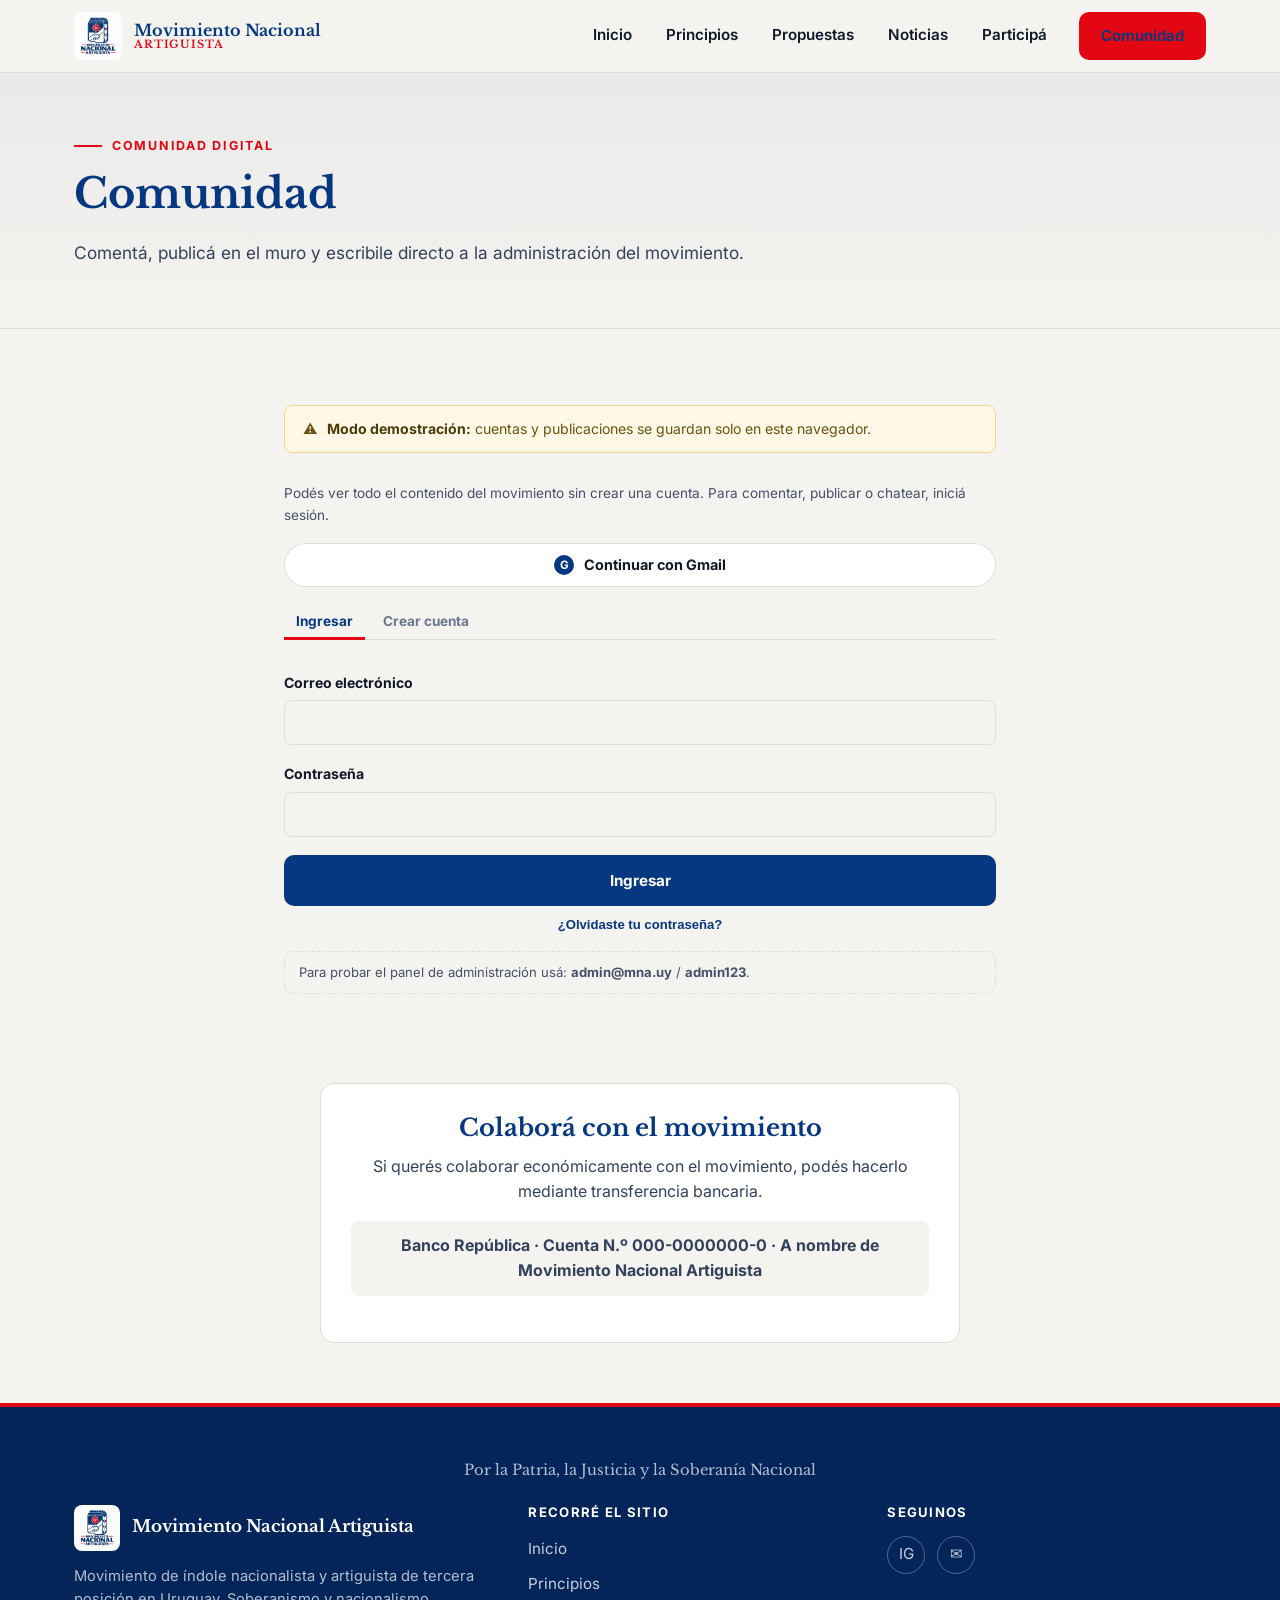
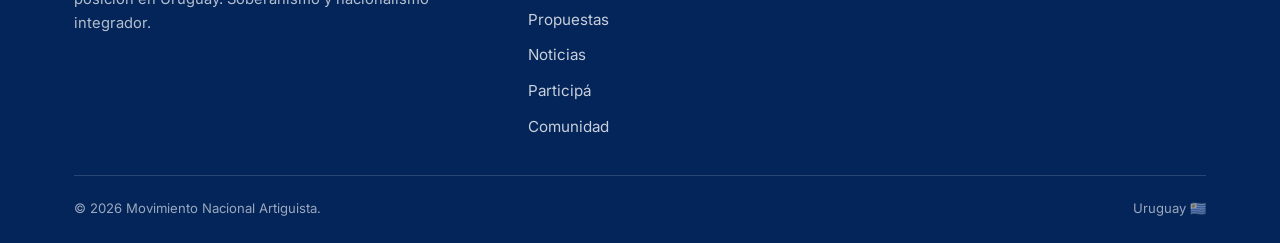
==== comunidad.html @ bb4dffc7 "Versión inicial del sitio multipágina del Movimiento Nacional Artiguista Estructura original (Inicio" ====
<!DOCTYPE html>
<html lang="es-UY">
<head>
<meta charset="UTF-8">
<meta name="viewport" content="width=device-width, initial-scale=1.0">
<title>Comunidad — Movimiento Nacional Artiguista</title>
<meta name="description" content="Creá tu cuenta, participá del muro, escribile a la administración y enterate primero de las novedades del Movimiento Nacional Artiguista.">
<link rel="icon" href="assets/img/logo.jpg">
<link rel="preconnect" href="https://fonts.googleapis.com">
<link rel="preconnect" href="https://fonts.gstatic.com" crossorigin>
<link href="https://fonts.googleapis.com/css2?family=Libre+Baskerville:wght@400;700&family=Inter:wght@400;500;600;700&display=swap" rel="stylesheet">
<link rel="stylesheet" href="assets/css/styles.css">
<style>
  .comunidad-envoltorio { max-width: 760px; margin: 0 auto; }
</style>
</head>
<body>

<header class="encabezado">
  <div class="contenedor encabezado__barra">
    <a href="index.html" class="marca">
      <img src="assets/img/logo.jpg" alt="Escudo del Movimiento Nacional Artiguista">
      <span class="marca__texto">
        <strong>Movimiento Nacional</strong>
        <span>ARTIGUISTA</span>
      </span>
    </a>
    <nav class="nav-principal" aria-label="Navegación principal">
      <a href="index.html">Inicio</a>
      <a href="principios.html">Principios</a>
      <a href="propuestas.html">Propuestas</a>
      <a href="noticias.html">Noticias</a>
      <a href="participa.html">Participá</a>
      <a href="comunidad.html" class="boton boton-rojo" style="padding:10px 20px;" aria-current="page">Comunidad</a>
    </nav>
    <button class="menu-toggle" aria-label="Abrir menú" aria-expanded="false"><span></span></button>
  </div>
</header>

<main>
  <section class="pagina-hero">
    <div class="contenedor">
      <p class="eyebrow">Comunidad digital</p>
      <h1>Comunidad</h1>
      <p class="pagina-hero__lead">Comentá, publicá en el muro y escribile directo a la administración del movimiento.</p>
    </div>
  </section>

  <section class="seccion">
    <div class="contenedor comunidad-envoltorio">

      <div class="banner-demo">
        <span>⚠️</span>
        <div><strong>Modo demostración:</strong> cuentas y publicaciones se guardan solo en este navegador.</div>
      </div>

      <!-- Vista sin sesión -->
      <div id="vista-invitado">
        <p class="comunidad-nota">Podés ver todo el contenido del movimiento sin crear una cuenta. Para comentar, publicar o chatear, iniciá sesión.</p>

        <button type="button" class="boton-google" id="boton-google">
          <span class="boton-google__icono">G</span> Continuar con Gmail
        </button>

        <div class="pestanas pestanas--chicas" style="margin-top:18px;">
          <button type="button" class="pestana activa" data-auth="login">Ingresar</button>
          <button type="button" class="pestana" data-auth="registro">Crear cuenta</button>
        </div>

        <form id="form-login">
          <div class="error-form" id="error-login"></div>
          <div class="campo">
            <label for="login-email">Correo electrónico</label>
            <input type="email" id="login-email" required>
          </div>
          <div class="campo">
            <label for="login-clave">Contraseña</label>
            <input type="password" id="login-clave" required>
          </div>
          <button type="submit" class="boton boton-primario" style="width:100%;">Ingresar</button>
          <button type="button" class="enlace-recuperar" id="abrir-recuperar">¿Olvidaste tu contraseña?</button>
        </form>

        <form id="form-registro" style="display:none;">
          <div class="error-form" id="error-registro"></div>
          <div class="campo">
            <label for="registro-nombre">Nombre y apellido</label>
            <input type="text" id="registro-nombre" required>
          </div>
          <div class="campo">
            <label for="registro-email">Correo electrónico</label>
            <input type="email" id="registro-email" required>
          </div>
          <div class="campo">
            <label for="registro-clave">Contraseña</label>
            <input type="password" id="registro-clave" required minlength="4">
          </div>
          <button type="submit" class="boton boton-primario" style="width:100%;">Crear cuenta</button>
        </form>

        <form id="form-recuperar" style="display:none;">
          <p style="font-size:.85rem;color:#445069;">Ingresá el correo de tu cuenta. Si está registrado, enviamos instrucciones a tu Gmail para restablecer la contraseña.</p>
          <div class="campo">
            <label for="recuperar-email">Correo electrónico</label>
            <input type="email" id="recuperar-email" required>
          </div>
          <button type="submit" class="boton boton-secundario" style="width:100%;">Enviar instrucciones</button>
          <div class="mensaje-envio" id="mensaje-recuperar">Listo, revisá tu Gmail. (En este modo demo no se envía un correo real.)</div>
          <button type="button" class="enlace-recuperar" id="volver-login">← Volver a ingresar</button>
        </form>

        <p class="credenciales-demo">Para probar el panel de administración usá: <strong>admin@mna.uy</strong> / <strong>admin123</strong>.</p>
      </div>

      <!-- Vista con sesión iniciada -->
      <div id="vista-sesion" style="display:none;">
        <div class="cabecera-sesion">
          <div class="cabecera-sesion__saludo">Hola, <strong id="saludo-nombre"></strong><span class="insignia-rol" id="insignia-rol" style="display:none;">Admin</span></div>
          <button class="boton boton-secundario boton-chico" id="boton-salir">Salir</button>
        </div>

        <div class="pestanas">
          <button type="button" class="pestana activa" data-panel="muro">Muro</button>
          <button type="button" class="pestana" data-panel="mensajes">Mensajes</button>
          <button type="button" class="pestana" data-panel="admin" id="pestana-admin" style="display:none;">Admin</button>
        </div>

        <!-- Muro -->
        <div class="panel-pestana activo" id="panel-muro">
          <form id="form-post" class="form-post">
            <label for="post-texto" style="font-weight:700;font-size:.85rem;">Compartir en el muro</label>
            <textarea id="post-texto" rows="3" placeholder="¿Qué querés compartir?" required style="margin-top:8px;width:100%;"></textarea>
            <div class="form-post__pie">
              <label class="selector-archivo">📷 Imagen<input type="file" id="post-imagen" accept="image/*"></label>
              <button type="submit" class="boton boton-primario boton-chico">Publicar</button>
            </div>
            <div class="previsualizacion" id="post-preview"><img alt="Previsualización de imagen"><button type="button" id="post-preview-quitar">✕</button></div>
            <p style="font-size:.78rem;color:#8b93a7;margin:10px 0 0;">Tu publicación queda <strong>pendiente de aprobación</strong>.</p>
          </form>
          <div id="lista-muro"></div>
        </div>

        <!-- Mensajes con el equipo -->
        <div class="panel-pestana" id="panel-mensajes">
          <p style="color:#445069;font-size:.9rem;">Conversación privada con la administración.</p>
          <div class="hilo-mensajes" id="hilo-mensajes"></div>
          <form id="form-mensaje" class="form-mensaje">
            <input type="text" id="mensaje-texto" placeholder="Escribí tu mensaje..." required>
            <button type="submit" class="boton boton-primario boton-chico">Enviar</button>
          </form>
        </div>

        <!-- Panel de administración -->
        <div class="panel-pestana" id="panel-admin">
          <div class="admin-subnav">
            <button type="button" class="activa" data-admin="pendientes">Moderación</button>
            <button type="button" data-admin="usuarios">Usuarios</button>
            <button type="button" data-admin="mensajes">Mensajes</button>
            <button type="button" data-admin="novedades">Novedades</button>
            <button type="button" data-admin="documentos">Documentos</button>
            <button type="button" data-admin="colaborar">Colaborar</button>
          </div>

          <div class="admin-panel activo" id="admin-pendientes">
            <h3 style="font-size:1rem;">Publicaciones y comentarios pendientes</h3>
            <div class="tabla-moderacion" id="lista-pendientes"></div>
          </div>

          <div class="admin-panel" id="admin-usuarios">
            <h3 style="font-size:1rem;">Usuarios registrados</h3>
            <div class="tabla-usuarios" id="lista-usuarios"></div>
          </div>

          <div class="admin-panel" id="admin-mensajes">
            <div class="lista-hilos" id="lista-hilos"></div>
            <div class="hilo-mensajes" id="hilo-admin-mensajes"></div>
            <form id="form-admin-mensaje" class="form-mensaje" style="display:none;">
              <input type="text" id="admin-mensaje-texto" placeholder="Responder..." required>
              <button type="submit" class="boton boton-primario boton-chico">Enviar</button>
            </form>
          </div>

          <div class="admin-panel" id="admin-novedades">
            <form id="form-novedad" class="form-novedad">
              <h3 style="font-size:1.05rem;margin-top:0;">Publicar novedad</h3>
              <div class="error-form" id="error-novedad"></div>
              <div class="campo">
                <label for="novedad-titulo">Título</label>
                <input type="text" id="novedad-titulo" required>
              </div>
              <div class="campo">
                <label for="novedad-texto">Texto</label>
                <textarea id="novedad-texto" rows="3" required></textarea>
              </div>
              <div class="campo">
                <label for="novedad-video">Link de video (YouTube, opcional)</label>
                <input type="url" id="novedad-video" placeholder="https://www.youtube.com/watch?v=...">
              </div>
              <div class="campo-fila">
                <div class="campo">
                  <label>Imagen (opcional)</label>
                  <label class="selector-archivo">🖼️ Elegir imagen<input type="file" id="novedad-imagen" accept="image/*"></label>
                </div>
                <div class="campo">
                  <label>Documento PDF (opcional)</label>
                  <label class="selector-archivo">📄 Elegir PDF<input type="file" id="novedad-pdf" accept="application/pdf"></label>
                </div>
              </div>
              <button type="submit" class="boton boton-primario">Publicar novedad</button>
            </form>
            <h3 style="font-size:1rem;">Novedades publicadas</h3>
            <div class="lista-novedades-admin" id="lista-novedades-admin"></div>
          </div>

          <div class="admin-panel" id="admin-documentos">
            <form id="form-documento" class="form-novedad">
              <h3 style="font-size:1.05rem;margin-top:0;">Publicar documento</h3>
              <div class="error-form" id="error-documento"></div>
              <div class="campo">
                <label for="documento-titulo">Título</label>
                <input type="text" id="documento-titulo" required>
              </div>
              <div class="campo">
                <label for="documento-descripcion">Descripción (opcional)</label>
                <textarea id="documento-descripcion" rows="2"></textarea>
              </div>
              <label class="selector-archivo">📄 Elegir PDF<input type="file" id="documento-archivo" accept="application/pdf" required></label>
              <button type="submit" class="boton boton-primario" style="width:100%;margin-top:12px;">Publicar documento</button>
            </form>
            <h3 style="font-size:1rem;">Documentos publicados</h3>
            <div class="lista-novedades-admin" id="lista-documentos-admin"></div>
          </div>

          <div class="admin-panel" id="admin-colaborar">
            <h3 style="font-size:1rem;">Colaboración económica</h3>
            <form id="form-colaborar">
              <label class="campo-checkbox">
                <input type="checkbox" id="colaborar-activo">
                Mostrar sección de colaboración económica en la página
              </label>
              <div class="campo">
                <label for="colaborar-texto">Texto</label>
                <textarea id="colaborar-texto" rows="2"></textarea>
              </div>
              <div class="campo">
                <label for="colaborar-datos">Datos de transferencia</label>
                <textarea id="colaborar-datos" rows="2"></textarea>
              </div>
              <button type="submit" class="boton boton-primario">Guardar</button>
            </form>
          </div>
        </div>
      </div>

    </div>
  </section>

  <!-- ===== Colaboración económica (pública) ===== -->
  <div class="contenedor comunidad-envoltorio" id="colaborar-bloque" hidden>
    <div class="tarjeta-colaborar">
      <h2>Colaborá con el movimiento</h2>
      <p id="colaborar-texto-publico"></p>
      <p class="colaborar-datos" id="colaborar-datos-publico"></p>
    </div>
  </div>
</main>

<footer class="pie">
  <div class="contenedor">
    <p class="pie__lema">Por la Patria, la Justicia y la Soberanía Nacional</p>
    <div class="pie__grid">
      <div>
        <div class="pie__marca">
          <img src="assets/img/logo.jpg" alt="Escudo del Movimiento Nacional Artiguista">
          <strong>Movimiento Nacional Artiguista</strong>
        </div>
        <p>Movimiento de índole nacionalista y artiguista de tercera posición en Uruguay. Soberanismo y nacionalismo integrador.</p>
      </div>
      <div>
        <h4>Recorré el sitio</h4>
        <ul>
          <li><a href="index.html">Inicio</a></li>
          <li><a href="principios.html">Principios</a></li>
          <li><a href="propuestas.html">Propuestas</a></li>
          <li><a href="noticias.html">Noticias</a></li>
          <li><a href="participa.html">Participá</a></li>
          <li><a href="comunidad.html">Comunidad</a></li>
        </ul>
      </div>
      <div>
        <h4>Seguinos</h4>
        <div class="pie__redes">
          <a href="https://www.instagram.com/movimiento_nacionalartiguista/" target="_blank" rel="noopener">IG</a>
          <a href="mailto:contacto@mna.uy">✉</a>
        </div>
      </div>
    </div>
    <div class="pie__inferior">
      <span>© 2026 Movimiento Nacional Artiguista.</span>
      <span>Uruguay 🇺🇾</span>
    </div>
  </div>
</footer>

<script src="assets/js/backend.js"></script>
<script src="assets/js/main.js"></script>
<script src="assets/js/comunidad.js"></script>
</body>
</html>
---- assets/css/styles.css ----
/* ==========================================================================
   Movimiento Nacional Artiguista — sistema de estilos
   Paleta e identidad tomadas de la propuesta de marca (idea.png):
   Azul #063882 · Rojo #E30613 · Fondo #F5F3EF · Texto #111827
   ========================================================================== */

:root {
  --azul: #063882;
  --azul-oscuro: #04255a;
  --rojo: #e30613;
  --crema: #f5f3ef;
  --tinta: #111827;
  --blanco: #ffffff;
  --borde: #e2ddd2;

  --fuente-titulo: "Libre Baskerville", "Georgia", serif;
  --fuente-texto: "Inter", "Manrope", -apple-system, BlinkMacSystemFont, sans-serif;

  --radio: 10px;
  --sombra: 0 12px 30px rgba(6, 56, 130, 0.12);
  --ancho-maximo: 1180px;
}

* { box-sizing: border-box; }

html { scroll-behavior: smooth; }

body {
  margin: 0;
  background: var(--crema);
  color: var(--tinta);
  font-family: var(--fuente-texto);
  line-height: 1.6;
  -webkit-font-smoothing: antialiased;
}

img { max-width: 100%; display: block; }

a { color: inherit; text-decoration: none; }

h1, h2, h3, h4 {
  font-family: var(--fuente-titulo);
  line-height: 1.15;
  margin: 0 0 .5em;
  color: var(--azul);
  font-weight: 700;
}

p { margin: 0 0 1em; }

.contenedor {
  width: 100%;
  max-width: var(--ancho-maximo);
  margin: 0 auto;
  padding: 0 24px;
}

.eyebrow {
  display: inline-flex;
  align-items: center;
  gap: 10px;
  font-size: .78rem;
  font-weight: 700;
  letter-spacing: .14em;
  text-transform: uppercase;
  color: var(--rojo);
  margin-bottom: 14px;
}
.eyebrow::before {
  content: "";
  width: 28px;
  height: 2px;
  background: var(--rojo);
  display: inline-block;
}

/* ---------- Botones ---------- */
.boton {
  display: inline-flex;
  align-items: center;
  justify-content: center;
  gap: 8px;
  padding: 14px 28px;
  border-radius: var(--radio);
  font-family: var(--fuente-texto);
  font-weight: 700;
  font-size: .95rem;
  border: 2px solid transparent;
  cursor: pointer;
  transition: transform .15s ease, background .15s ease, color .15s ease, border-color .15s ease;
}
.boton:hover { transform: translateY(-2px); }
.boton-primario { background: var(--azul); color: var(--blanco); }
.boton-primario:hover { background: var(--azul-oscuro); }
.boton-secundario { background: transparent; border-color: var(--azul); color: var(--azul); }
.boton-secundario:hover { background: var(--azul); color: var(--blanco); }
.boton-rojo { background: var(--rojo); color: var(--blanco); }
.boton-rojo:hover { background: #b8050f; }

/* ---------- Header ---------- */
.encabezado {
  position: sticky;
  top: 0;
  z-index: 100;
  background: rgba(245, 243, 239, 0.92);
  backdrop-filter: saturate(160%) blur(8px);
  border-bottom: 1px solid var(--borde);
}
.encabezado__barra {
  display: flex;
  align-items: center;
  justify-content: space-between;
  padding: 12px 24px;
  gap: 16px;
}
.marca {
  display: flex;
  align-items: center;
  gap: 12px;
  font-family: var(--fuente-titulo);
}
.marca img { width: 48px; height: 48px; object-fit: contain; border-radius: 8px; }
.marca__texto { line-height: 1.05; }
.marca__texto strong { display: block; font-size: 1rem; color: var(--azul); }
.marca__texto span { display: block; font-size: .68rem; letter-spacing: .08em; color: var(--rojo); font-weight: 700; }

.nav-principal { display: flex; align-items: center; gap: 30px; }
.nav-principal a {
  font-weight: 600;
  font-size: .95rem;
  color: var(--tinta);
  padding: 6px 2px;
  border-bottom: 2px solid transparent;
  transition: color .15s ease, border-color .15s ease;
}
.nav-principal a:hover,
.nav-principal a[aria-current="page"] {
  color: var(--azul);
  border-color: var(--rojo);
}

.menu-toggle {
  display: none;
  background: none;
  border: 2px solid var(--azul);
  border-radius: 8px;
  width: 42px;
  height: 38px;
  cursor: pointer;
  align-items: center;
  justify-content: center;
}
.menu-toggle span,
.menu-toggle span::before,
.menu-toggle span::after {
  content: "";
  display: block;
  width: 20px;
  height: 2px;
  background: var(--azul);
  position: relative;
}
.menu-toggle span::before { position: absolute; top: -6px; }
.menu-toggle span::after { position: absolute; top: 6px; }

/* ---------- Hero ---------- */
.hero {
  position: relative;
  overflow: hidden;
  background:
    radial-gradient(1100px 500px at 85% -10%, rgba(227,6,19,.10), transparent 60%),
    var(--crema);
  border-bottom: 1px solid var(--borde);
}
.hero__grid {
  display: grid;
  grid-template-columns: 1.05fr .95fr;
  gap: 40px;
  align-items: center;
  padding: 72px 24px 60px;
}
.hero h1 { font-size: clamp(2.1rem, 4vw, 3.2rem); }
.hero__lead { font-size: 1.12rem; max-width: 46ch; color: #33415c; }
.hero__acciones { display: flex; gap: 14px; margin-top: 28px; flex-wrap: wrap; }

.hero__grafico {
  position: relative;
  aspect-ratio: 4 / 3;
  border-radius: 18px;
  background: linear-gradient(135deg, var(--azul) 0%, var(--azul) 52%, var(--crema) 52%, var(--crema) 100%);
  box-shadow: var(--sombra);
  display: flex;
  align-items: center;
  justify-content: center;
  overflow: hidden;
}
.hero__grafico img { width: 62%; filter: drop-shadow(0 10px 20px rgba(0,0,0,.25)); }
.hero__grafico::after {
  content: "";
  position: absolute; inset: 0;
  background: repeating-linear-gradient(45deg, rgba(255,255,255,.05) 0 2px, transparent 2px 6px);
  pointer-events: none;
}

/* ---------- Franja lema ---------- */
.franja-lema {
  background: var(--azul);
  color: var(--blanco);
  text-align: center;
  padding: 34px 24px;
  position: relative;
}
.franja-lema::before {
  content: "";
  position: absolute; top: 0; left: 0; right: 0; height: 4px;
  background: var(--rojo);
}
.franja-lema p {
  margin: 0;
  font-family: var(--fuente-titulo);
  font-size: clamp(1.05rem, 2.2vw, 1.55rem);
  letter-spacing: .02em;
}

/* ---------- Secciones genéricas ---------- */
.seccion { padding: 76px 24px; }
.seccion--alterna { background: var(--blanco); border-top: 1px solid var(--borde); border-bottom: 1px solid var(--borde); }
.seccion__cabecera { max-width: 720px; margin-bottom: 44px; }
.seccion__cabecera p { color: #33415c; font-size: 1.05rem; }

.pagina-hero {
  padding: 56px 24px 44px;
  border-bottom: 1px solid var(--borde);
  background: linear-gradient(180deg, rgba(6,56,130,.05), transparent);
}
.pagina-hero h1 { font-size: clamp(1.9rem, 3.4vw, 2.6rem); }
.pagina-hero__lead { max-width: 62ch; color: #33415c; font-size: 1.08rem; }

/* ---------- Tarjetas / grillas ---------- */
.grilla-3 { display: grid; grid-template-columns: repeat(3, 1fr); gap: 26px; }
.grilla-2 { display: grid; grid-template-columns: repeat(2, 1fr); gap: 26px; }

.seccion-dividida {
  display: grid;
  grid-template-columns: 1fr 1fr;
  gap: 48px;
  align-items: center;
}
.seccion-dividida--participa { grid-template-columns: 1.1fr .9fr; align-items: flex-start; }
.seccion-dividida > *,
.grilla-3 > *,
.grilla-2 > *,
.admin-mensajes-grid > * { min-width: 0; }

.tarjeta {
  background: var(--blanco);
  border: 1px solid var(--borde);
  border-radius: var(--radio);
  padding: 28px;
  transition: transform .15s ease, box-shadow .15s ease;
}
.tarjeta:hover { transform: translateY(-4px); box-shadow: var(--sombra); }
.tarjeta__icono {
  width: 46px; height: 46px;
  display: flex; align-items: center; justify-content: center;
  border-radius: 50%;
  background: rgba(227,6,19,.10);
  color: var(--rojo);
  margin-bottom: 16px;
  font-size: 1.3rem;
}
.tarjeta h3 { font-size: 1.15rem; margin-bottom: 8px; }
.tarjeta p { color: #445069; font-size: .96rem; margin-bottom: 0; }
.tarjeta__enlace {
  display: inline-block;
  margin-top: 14px;
  font-weight: 700;
  font-size: .88rem;
  color: var(--azul);
  border-bottom: 2px solid var(--rojo);
}

.tarjeta--principio { border-top: 4px solid var(--rojo); }
.tarjeta--noticia { display: flex; flex-direction: column; gap: 10px; }
.tarjeta--noticia .fecha {
  font-size: .78rem; text-transform: uppercase; letter-spacing: .08em;
  color: var(--rojo); font-weight: 700;
}

/* ---------- Propuestas: bloques con numeración ---------- */
.eje-propuesta {
  display: grid;
  grid-template-columns: 90px 1fr;
  gap: 22px;
  padding: 30px 0;
  border-bottom: 1px solid var(--borde);
}
.eje-propuesta:last-child { border-bottom: none; }
.eje-propuesta__numero {
  font-family: var(--fuente-titulo);
  font-size: 2.4rem;
  color: var(--rojo);
  opacity: .85;
}
.eje-propuesta ul { margin: 12px 0 0; padding-left: 20px; color: #33415c; }
.eje-propuesta li { margin-bottom: 6px; }

/* ---------- Formulario Participá ---------- */
.formulario {
  background: var(--blanco);
  border: 1px solid var(--borde);
  border-radius: 14px;
  padding: 34px;
  box-shadow: var(--sombra);
}
.campo { margin-bottom: 18px; display: flex; flex-direction: column; gap: 6px; }
.campo label { font-weight: 700; font-size: .88rem; }
.campo input,
.campo select,
.campo textarea {
  font-family: var(--fuente-texto);
  font-size: .96rem;
  padding: 12px 14px;
  border: 1px solid var(--borde);
  border-radius: 8px;
  background: var(--crema);
  color: var(--tinta);
}
.campo input:focus,
.campo select:focus,
.campo textarea:focus {
  outline: none;
  border-color: var(--azul);
  background: var(--blanco);
}
.campo-fila { display: grid; grid-template-columns: 1fr 1fr; gap: 16px; }
.mensaje-envio {
  display: none;
  margin-top: 16px;
  padding: 14px 16px;
  border-radius: 8px;
  background: rgba(6,56,130,.08);
  color: var(--azul);
  font-weight: 600;
  font-size: .92rem;
}
.mensaje-envio.visible { display: block; }

.vias-contacto { display: flex; flex-direction: column; gap: 22px; }
.via-contacto { display: flex; gap: 14px; align-items: flex-start; }
.via-contacto__icono {
  width: 42px; height: 42px; border-radius: 50%;
  background: var(--azul); color: var(--blanco);
  display: flex; align-items: center; justify-content: center;
  flex-shrink: 0; font-size: 1.05rem;
}
.via-contacto h4 { margin: 0 0 4px; font-family: var(--fuente-texto); font-size: 1rem; color: var(--tinta); }
.via-contacto p { margin: 0; color: #445069; font-size: .92rem; }
.via-contacto a { color: var(--azul); font-weight: 700; }

/* ---------- Footer ---------- */
.pie {
  background: var(--azul-oscuro);
  color: rgba(255,255,255,.88);
  padding: 56px 24px 24px;
  position: relative;
}
.pie::before {
  content: "";
  position: absolute; top: 0; left: 0; right: 0; height: 4px;
  background: var(--rojo);
}
.pie__grid {
  display: grid;
  grid-template-columns: 1.3fr 1fr 1fr;
  gap: 40px;
  padding-bottom: 36px;
  border-bottom: 1px solid rgba(255,255,255,.15);
}
.pie__marca { display: flex; gap: 12px; align-items: center; margin-bottom: 14px; }
.pie__marca img { width: 46px; height: 46px; border-radius: 8px; }
.pie__marca strong { display: block; font-family: var(--fuente-titulo); color: var(--blanco); font-size: 1.05rem; }
.pie p { color: rgba(255,255,255,.7); font-size: .92rem; }
.pie h4 { color: var(--blanco); font-family: var(--fuente-texto); font-size: .82rem; text-transform: uppercase; letter-spacing: .1em; margin-bottom: 16px; }
.pie ul { list-style: none; margin: 0; padding: 0; display: flex; flex-direction: column; gap: 10px; }
.pie a { color: rgba(255,255,255,.78); font-size: .95rem; }
.pie a:hover { color: var(--blanco); }
.pie__redes { display: flex; gap: 12px; margin-top: 8px; }
.pie__redes a {
  width: 38px; height: 38px; border-radius: 50%;
  border: 1px solid rgba(255,255,255,.3);
  display: flex; align-items: center; justify-content: center;
}
.pie__redes a:hover { background: var(--rojo); border-color: var(--rojo); }
.pie__inferior {
  display: flex; justify-content: space-between; align-items: center;
  padding-top: 22px; font-size: .82rem; color: rgba(255,255,255,.6);
  flex-wrap: wrap; gap: 10px;
}
.pie__lema { font-family: var(--fuente-titulo); color: var(--blanco); text-align: center; margin: 0 0 22px; font-size: 1rem; }

/* ---------- Banner modo demo ---------- */
.banner-demo {
  background: #fff8e6;
  border: 1px solid #f0d585;
  color: #6b5310;
  padding: 12px 18px;
  border-radius: 8px;
  font-size: .88rem;
  display: flex;
  gap: 10px;
  align-items: flex-start;
  margin-bottom: 30px;
}
.banner-demo strong { color: #4d3c0a; }

/* ---------- Pestañas (tabs) ---------- */
.pestanas {
  display: flex;
  gap: 6px;
  border-bottom: 1px solid var(--borde);
  margin-bottom: 32px;
  flex-wrap: wrap;
}
.pestana {
  background: none;
  border: none;
  padding: 12px 18px;
  font-family: var(--fuente-texto);
  font-weight: 700;
  font-size: .92rem;
  color: #6b7690;
  cursor: pointer;
  border-bottom: 3px solid transparent;
  margin-bottom: -1px;
}
.pestana:hover { color: var(--azul); }
.pestana.activa { color: var(--azul); border-color: var(--rojo); }
.panel-pestana { display: none; }
.panel-pestana.activo { display: block; }

/* ---------- Cuenta / auth ---------- */
.tarjeta-auth {
  max-width: 420px;
  margin: 0 auto;
  background: var(--blanco);
  border: 1px solid var(--borde);
  border-radius: 14px;
  padding: 34px;
  box-shadow: var(--sombra);
}
.tarjeta-auth__cambiar {
  text-align: center;
  margin-top: 16px;
  font-size: .9rem;
  color: #445069;
}
.tarjeta-auth__cambiar button {
  background: none; border: none; padding: 0;
  color: var(--azul); font-weight: 700; cursor: pointer; font-size: .9rem;
}
.error-form {
  display: none;
  background: #fdeceb;
  border: 1px solid #f3b8b3;
  color: #8a1f16;
  padding: 10px 14px;
  border-radius: 8px;
  font-size: .86rem;
  margin-bottom: 14px;
}
.error-form.visible { display: block; }
.credenciales-demo {
  background: var(--crema);
  border: 1px dashed var(--borde);
  border-radius: 8px;
  padding: 10px 14px;
  font-size: .82rem;
  color: #445069;
  margin-top: 18px;
}

/* ---------- Cabecera de sesión ---------- */
.cabecera-sesion {
  display: flex;
  justify-content: space-between;
  align-items: center;
  flex-wrap: wrap;
  gap: 14px;
  margin-bottom: 30px;
  padding-bottom: 22px;
  border-bottom: 1px solid var(--borde);
}
.cabecera-sesion__saludo strong { color: var(--azul); }
.insignia-rol {
  display: inline-block;
  font-size: .7rem;
  font-weight: 700;
  text-transform: uppercase;
  letter-spacing: .06em;
  padding: 3px 10px;
  border-radius: 999px;
  background: rgba(6,56,130,.10);
  color: var(--azul);
  margin-left: 8px;
}

/* ---------- Publicaciones del muro ---------- */
.form-post {
  background: var(--blanco);
  border: 1px solid var(--borde);
  border-radius: 14px;
  padding: 24px;
  margin-bottom: 32px;
}
.form-post textarea { width: 100%; }
.form-post__pie { display: flex; justify-content: space-between; align-items: center; margin-top: 14px; gap: 12px; flex-wrap: wrap; }
.selector-archivo {
  display: inline-flex; align-items: center; gap: 8px;
  font-size: .86rem; font-weight: 600; color: var(--azul);
  cursor: pointer; border: 1px dashed var(--azul); border-radius: 8px; padding: 8px 14px;
}
.selector-archivo input { display: none; }
.previsualizacion { margin-top: 12px; max-width: 220px; border-radius: 8px; overflow: hidden; position: relative; display: none; }
.previsualizacion.visible { display: block; }
.previsualizacion img { width: 100%; display: block; }
.previsualizacion button {
  position: absolute; top: 6px; right: 6px;
  background: rgba(17,24,39,.7); color: #fff; border: none;
  width: 24px; height: 24px; border-radius: 50%; cursor: pointer; font-size: .8rem;
}

.publicacion {
  background: var(--blanco);
  border: 1px solid var(--borde);
  border-radius: 14px;
  padding: 22px;
  margin-bottom: 22px;
}
.publicacion__cabecera { display: flex; justify-content: space-between; align-items: center; margin-bottom: 10px; }
.publicacion__autor { font-weight: 700; color: var(--azul); }
.publicacion__fecha { font-size: .78rem; color: #8b93a7; }
.publicacion__texto { color: var(--tinta); margin-bottom: 12px; }
.publicacion__imagen { border-radius: 10px; max-width: 100%; margin-bottom: 12px; }

.estado-pill {
  display: inline-flex; align-items: center; gap: 5px;
  font-size: .72rem; font-weight: 700; text-transform: uppercase; letter-spacing: .05em;
  padding: 3px 10px; border-radius: 999px;
}
.estado-pendiente { background: #fff3d6; color: #8a5a00; }
.estado-aprobado { background: #e2f4e6; color: #1e6b34; }
.estado-rechazado { background: #fdeceb; color: #8a1f16; }

.lista-comentarios { margin-top: 14px; padding-top: 14px; border-top: 1px solid var(--borde); display: flex; flex-direction: column; gap: 10px; }
.comentario { background: var(--crema); border-radius: 10px; padding: 10px 14px; }
.comentario__cabecera { display: flex; justify-content: space-between; font-size: .8rem; margin-bottom: 4px; }
.comentario__autor { font-weight: 700; color: var(--azul); }
.comentario__fecha { color: #8b93a7; }
.form-comentario { display: flex; gap: 10px; margin-top: 12px; }
.form-comentario input { flex: 1; }

.vacio { text-align: center; color: #8b93a7; padding: 40px 20px; font-size: .95rem; }

/* ---------- Mensajería ---------- */
.hilo-mensajes { display: flex; flex-direction: column; gap: 12px; max-height: 460px; overflow-y: auto; padding: 6px 4px 14px; margin-bottom: 18px; }
.mensaje-burbuja { max-width: 72%; padding: 12px 16px; border-radius: 14px; font-size: .92rem; line-height: 1.5; }
.mensaje-burbuja__fecha { display: block; font-size: .7rem; opacity: .7; margin-top: 4px; }
.mensaje-usuario { align-self: flex-end; background: var(--azul); color: var(--blanco); border-bottom-right-radius: 4px; }
.mensaje-admin { align-self: flex-start; background: var(--crema); color: var(--tinta); border: 1px solid var(--borde); border-bottom-left-radius: 4px; }
.form-mensaje { display: flex; gap: 10px; }
.form-mensaje input { flex: 1; }

.lista-hilos { display: flex; flex-direction: column; gap: 8px; }
.hilo-item {
  display: flex; justify-content: space-between; align-items: center; gap: 10px;
  padding: 14px 16px; border: 1px solid var(--borde); border-radius: 10px; cursor: pointer; background: var(--blanco);
  text-align: left; width: 100%; font-family: var(--fuente-texto);
}
.hilo-item:hover, .hilo-item.activo { border-color: var(--azul); background: rgba(6,56,130,.04); }
.hilo-item > span:first-child { min-width: 0; overflow: hidden; }
.hilo-item__nombre { font-weight: 700; color: var(--tinta); }
.hilo-item__preview { display: block; font-size: .82rem; color: #8b93a7; max-width: 100%; overflow: hidden; text-overflow: ellipsis; white-space: nowrap; }
.contador-sin-leer {
  background: var(--rojo); color: #fff; font-size: .72rem; font-weight: 700;
  border-radius: 999px; padding: 2px 8px; flex-shrink: 0;
}

/* ---------- Panel de administración ---------- */
.admin-subnav { display: flex; gap: 10px; margin-bottom: 26px; flex-wrap: wrap; }
.admin-subnav button {
  background: var(--crema); border: 1px solid var(--borde); border-radius: 999px;
  padding: 8px 18px; font-size: .85rem; font-weight: 700; color: #445069; cursor: pointer;
}
.admin-subnav button.activa { background: var(--azul); border-color: var(--azul); color: var(--blanco); }
.admin-panel { display: none; }
.admin-panel.activo { display: block; }

.tabla-moderacion { display: flex; flex-direction: column; gap: 16px; }
.item-moderacion {
  border: 1px solid var(--borde); border-radius: 12px; padding: 18px; background: var(--blanco);
}
.item-moderacion__acciones { display: flex; gap: 10px; margin-top: 14px; }
.boton-chico { padding: 8px 16px; font-size: .82rem; border-radius: 8px; }
.boton-aprobar { background: #1e6b34; color: #fff; border: none; }
.boton-rechazar { background: #8a1f16; color: #fff; border: none; }
.boton-eliminar { background: transparent; border: 1px solid #8a1f16; color: #8a1f16; }

.form-novedad { background: var(--blanco); border: 1px solid var(--borde); border-radius: 14px; padding: 26px; margin-bottom: 30px; }
.lista-novedades-admin { display: flex; flex-direction: column; gap: 12px; }
.novedad-admin-item {
  display: flex; justify-content: space-between; align-items: flex-start; gap: 14px;
  border: 1px solid var(--borde); border-radius: 10px; padding: 14px 18px; background: var(--blanco);
}
.novedad-admin-item h4 { margin: 0 0 4px; color: var(--tinta); font-family: var(--fuente-texto); font-size: .98rem; }
.novedad-admin-item p { margin: 0; color: #8b93a7; font-size: .8rem; }

.adjunto-tag {
  display: inline-flex; align-items: center; gap: 6px;
  font-size: .78rem; font-weight: 600; color: var(--azul);
  background: rgba(6,56,130,.08); padding: 4px 10px; border-radius: 999px; margin-top: 8px; margin-right: 6px;
}
.video-incrustado { position: relative; padding-top: 56.25%; border-radius: 10px; overflow: hidden; margin-bottom: 12px; }
.video-incrustado iframe { position: absolute; inset: 0; width: 100%; height: 100%; border: 0; }

/* ==========================================================================
   Hub de una sola página (buscador, documentos, novedades, comunidad, redes)
   ========================================================================== */

.encabezado__barra--hub { gap: 22px; }

/* ---------- Buscador ---------- */
.buscador { position: relative; flex: 1; max-width: 420px; }
.buscador input {
  width: 100%;
  font-family: var(--fuente-texto);
  font-size: .92rem;
  padding: 10px 16px;
  border-radius: 999px;
  border: 1px solid var(--borde);
  background: var(--blanco);
  color: var(--tinta);
}
.buscador input:focus { outline: none; border-color: var(--azul); }
.buscador__resultados {
  position: absolute;
  top: calc(100% + 8px);
  left: 0; right: 0;
  background: var(--blanco);
  border: 1px solid var(--borde);
  border-radius: 12px;
  box-shadow: var(--sombra);
  max-height: 360px;
  overflow-y: auto;
  z-index: 50;
  padding: 8px;
}
.buscador__resultados[hidden] { display: none; }
.buscador__grupo-titulo { font-size: .72rem; text-transform: uppercase; letter-spacing: .08em; color: #8b93a7; font-weight: 700; padding: 8px 10px 4px; }
.buscador__item {
  display: block; width: 100%; text-align: left; background: none; border: none;
  padding: 8px 10px; border-radius: 8px; cursor: pointer; font-family: var(--fuente-texto);
}
.buscador__item:hover { background: var(--crema); }
.buscador__item strong { display: block; color: var(--azul); font-size: .9rem; }
.buscador__item span { font-size: .78rem; color: #8b93a7; }
.buscador__vacio { padding: 14px 10px; font-size: .85rem; color: #8b93a7; }

/* ---------- Usuario (header) ---------- */
.usuario-widget { display: flex; align-items: center; gap: 10px; position: relative; }
.usuario-chip {
  display: flex; align-items: center; gap: 8px;
  background: var(--crema); border: 1px solid var(--borde); border-radius: 999px;
  padding: 6px 14px 6px 6px; cursor: pointer; font-family: var(--fuente-texto);
}
.usuario-chip__avatar {
  width: 28px; height: 28px; border-radius: 50%; background: var(--azul); color: var(--blanco);
  display: flex; align-items: center; justify-content: center; font-weight: 700; font-size: .8rem;
}
.usuario-chip__nombre { font-size: .85rem; font-weight: 700; color: var(--tinta); }

/* ---------- Intro ---------- */
.hub__intro { padding: 44px 24px 8px; max-width: 940px; display: flex; align-items: center; gap: 32px; }
.hub__intro-logo { flex: 0 0 auto; width: 128px; height: 128px; object-fit: contain; }
.hub__intro-texto { flex: 1 1 auto; min-width: 0; }
.hub__intro h1 { font-size: clamp(1.8rem, 3.4vw, 2.5rem); }
.hub__intro p { color: #33415c; font-size: 1.02rem; }
.hub__intro a { color: var(--azul); font-weight: 700; border-bottom: 2px solid var(--rojo); }
@media (max-width: 640px) {
  .hub__intro { flex-direction: column; text-align: center; gap: 16px; }
  .hub__intro-logo { width: 96px; height: 96px; }
}

/* ---------- Grid principal ---------- */
.hub__grid {
  display: grid;
  grid-template-columns: 260px minmax(0, 1fr) 340px;
  grid-template-areas:
    "documentos novedades comunidad"
    "redes      redes     comunidad";
  gap: 22px;
  align-items: start;
  padding: 24px 0 60px;
}
.panel-documentos { grid-area: documentos; }
.panel-novedades { grid-area: novedades; }
.panel-comunidad { grid-area: comunidad; }
.franja-redes { grid-area: redes; }

.panel-hub {
  background: var(--blanco);
  border: 1px solid var(--borde);
  border-radius: 14px;
  padding: 22px;
}
.panel-hub h2 { font-size: 1.1rem; margin-bottom: 4px; }
.panel-hub__sub { color: #8b93a7; font-size: .85rem; margin-bottom: 18px; }
.panel-hub__admin { border-bottom: 1px dashed var(--borde); padding-bottom: 18px; margin-bottom: 18px; }

.panel-comunidad {
  position: sticky;
  top: 86px;
  max-height: calc(100vh - 110px);
  overflow-y: auto;
}
.panel-comunidad .tarjeta-auth,
.panel-comunidad #form-login,
.panel-comunidad #form-registro,
.panel-comunidad #form-recuperar { max-width: none; margin: 0; border: none; padding: 0; box-shadow: none; }
.panel-comunidad .pestanas { flex-wrap: wrap; }
.pestanas--chicas .pestana { padding: 8px 12px; font-size: .85rem; }
.comunidad-nota { font-size: .85rem; color: #445069; margin-bottom: 16px; }

.enlace-recuperar {
  display: block; margin: 10px auto 0; background: none; border: none;
  color: var(--azul); font-weight: 600; font-size: .82rem; cursor: pointer; text-align: center;
}

.boton-google {
  width: 100%; display: flex; align-items: center; justify-content: center; gap: 10px;
  background: var(--blanco); border: 1px solid var(--borde); border-radius: 999px;
  padding: 11px 18px; font-family: var(--fuente-texto); font-weight: 700; font-size: .9rem;
  color: var(--tinta); cursor: pointer;
}
.boton-google:hover { border-color: var(--azul); }
.boton-google__icono {
  width: 20px; height: 20px; border-radius: 50%; background: var(--azul); color: var(--blanco);
  display: flex; align-items: center; justify-content: center; font-size: .72rem; font-weight: 700;
}

/* ---------- Documentos ---------- */
.lista-documentos { display: flex; flex-direction: column; gap: 12px; }
.documento-item {
  display: flex; align-items: flex-start; gap: 12px;
  border: 1px solid var(--borde); border-radius: 10px; padding: 14px;
}
.documento-item__icono {
  width: 36px; height: 36px; border-radius: 8px; background: rgba(227,6,19,.10); color: var(--rojo);
  display: flex; align-items: center; justify-content: center; flex-shrink: 0; font-size: 1.1rem;
}
.documento-item__cuerpo { min-width: 0; flex: 1; }
.documento-item__cuerpo h4 { margin: 0 0 2px; font-size: .92rem; color: var(--tinta); font-family: var(--fuente-texto); }
.documento-item__cuerpo p { margin: 0 0 6px; font-size: .8rem; color: #8b93a7; }
.documento-item__cuerpo a { font-size: .82rem; font-weight: 700; color: var(--azul); }
.documento-item__quitar { background: none; border: none; color: #8a1f16; cursor: pointer; font-size: .8rem; flex-shrink: 0; }

/* ---------- Feed de novedades ---------- */
.feed-novedades { display: flex; flex-direction: column; gap: 20px; }
.feed-novedades .tarjeta--noticia { border: 1px solid var(--borde); }

/* ---------- Franja redes sociales ---------- */
.franja-redes {
  background: var(--azul);
  border-radius: 14px;
  padding: 22px 26px;
  color: var(--blanco);
  display: flex;
  align-items: center;
  justify-content: space-between;
  flex-wrap: wrap;
  gap: 16px;
}
.franja-redes__pista { display: flex; align-items: center; gap: 10px; font-family: var(--fuente-titulo); }
.franja-redes__pista span {
  display: inline-flex; align-items: center; justify-content: center;
  width: 26px; height: 26px; border-radius: 50%; border: 1px solid rgba(255,255,255,.5);
  animation: franja-flecha 1.6s ease-in-out infinite;
}
.franja-redes__pista p { margin: 0; font-size: .95rem; }
@keyframes franja-flecha { 0%, 100% { transform: translateY(0); } 50% { transform: translateY(5px); } }
.franja-redes__enlaces { display: flex; gap: 12px; flex-wrap: wrap; }
.red-social {
  display: flex; align-items: center; gap: 8px;
  background: rgba(255,255,255,.12); border-radius: 999px; padding: 8px 16px 8px 8px;
  font-weight: 700; font-size: .88rem; color: var(--blanco);
}
.red-social:hover { background: rgba(255,255,255,.22); }
.red-social__icono {
  width: 26px; height: 26px; border-radius: 50%; background: var(--blanco); color: var(--azul);
  display: flex; align-items: center; justify-content: center; font-size: .7rem; font-weight: 800;
}

/* ---------- Colaboración económica ---------- */
.tarjeta-colaborar {
  background: var(--blanco); border: 1px solid var(--borde); border-radius: 14px;
  padding: 30px; text-align: center; max-width: 640px; margin: 0 auto 60px;
}
.tarjeta-colaborar p { color: #33415c; }
.colaborar-datos { font-weight: 700; color: var(--azul); background: var(--crema); border-radius: 8px; padding: 12px; }
.campo-checkbox { display: flex; align-items: center; gap: 8px; font-size: .88rem; font-weight: 600; margin-bottom: 16px; }
.campo-checkbox input { width: 16px; height: 16px; }

/* ---------- Usuarios (admin) ---------- */
.tabla-usuarios { display: flex; flex-direction: column; gap: 10px; }
.usuario-fila {
  display: flex; justify-content: space-between; align-items: center; gap: 10px; flex-wrap: wrap;
  border: 1px solid var(--borde); border-radius: 10px; padding: 12px 14px;
}
.usuario-fila__info { min-width: 0; }
.usuario-fila__info strong { display: block; font-size: .88rem; color: var(--tinta); }
.usuario-fila__info span { font-size: .78rem; color: #8b93a7; }
.usuario-fila__acciones { display: flex; gap: 6px; flex-wrap: wrap; }
.estado-suspendido { color: #8a1f16; font-weight: 700; }

/* ---------- Responsive ---------- */
@media (max-width: 1100px) {
  .hub__grid { grid-template-columns: 220px minmax(0, 1fr) 300px; }
}

@media (max-width: 900px) {
  .hero__grid { grid-template-columns: 1fr; }
  .hero__grafico { order: -1; max-width: 420px; margin: 0 auto; }
  .grilla-3 { grid-template-columns: 1fr 1fr; }
  .pie__grid { grid-template-columns: 1fr 1fr; }
  .encabezado__barra--hub { flex-wrap: wrap; }
  .buscador { order: 3; max-width: none; flex-basis: 100%; }
  .hub__grid {
    grid-template-columns: 1fr;
    grid-template-areas:
      "novedades"
      "documentos"
      "comunidad"
      "redes";
  }
  .panel-comunidad { position: static; max-height: none; }
}

@media (max-width: 720px) {
  .nav-principal {
    position: absolute;
    top: 100%; left: 0; right: 0;
    background: var(--crema);
    border-bottom: 1px solid var(--borde);
    flex-direction: column;
    align-items: flex-start;
    padding: 18px 24px 26px;
    gap: 16px;
    display: none;
  }
  .nav-principal.abierto { display: flex; }
  .menu-toggle { display: flex; }
  .grilla-3, .grilla-2, .seccion-dividida { grid-template-columns: 1fr; }
  .campo-fila { grid-template-columns: 1fr; }
  .eje-propuesta { grid-template-columns: 56px 1fr; }
  .pie__grid { grid-template-columns: 1fr; }
  .pie__inferior { flex-direction: column; align-items: flex-start; }
  .mensaje-burbuja { max-width: 88%; }
  .cabecera-sesion { flex-direction: column; align-items: flex-start; }
  .admin-mensajes-grid { grid-template-columns: 1fr !important; }
}
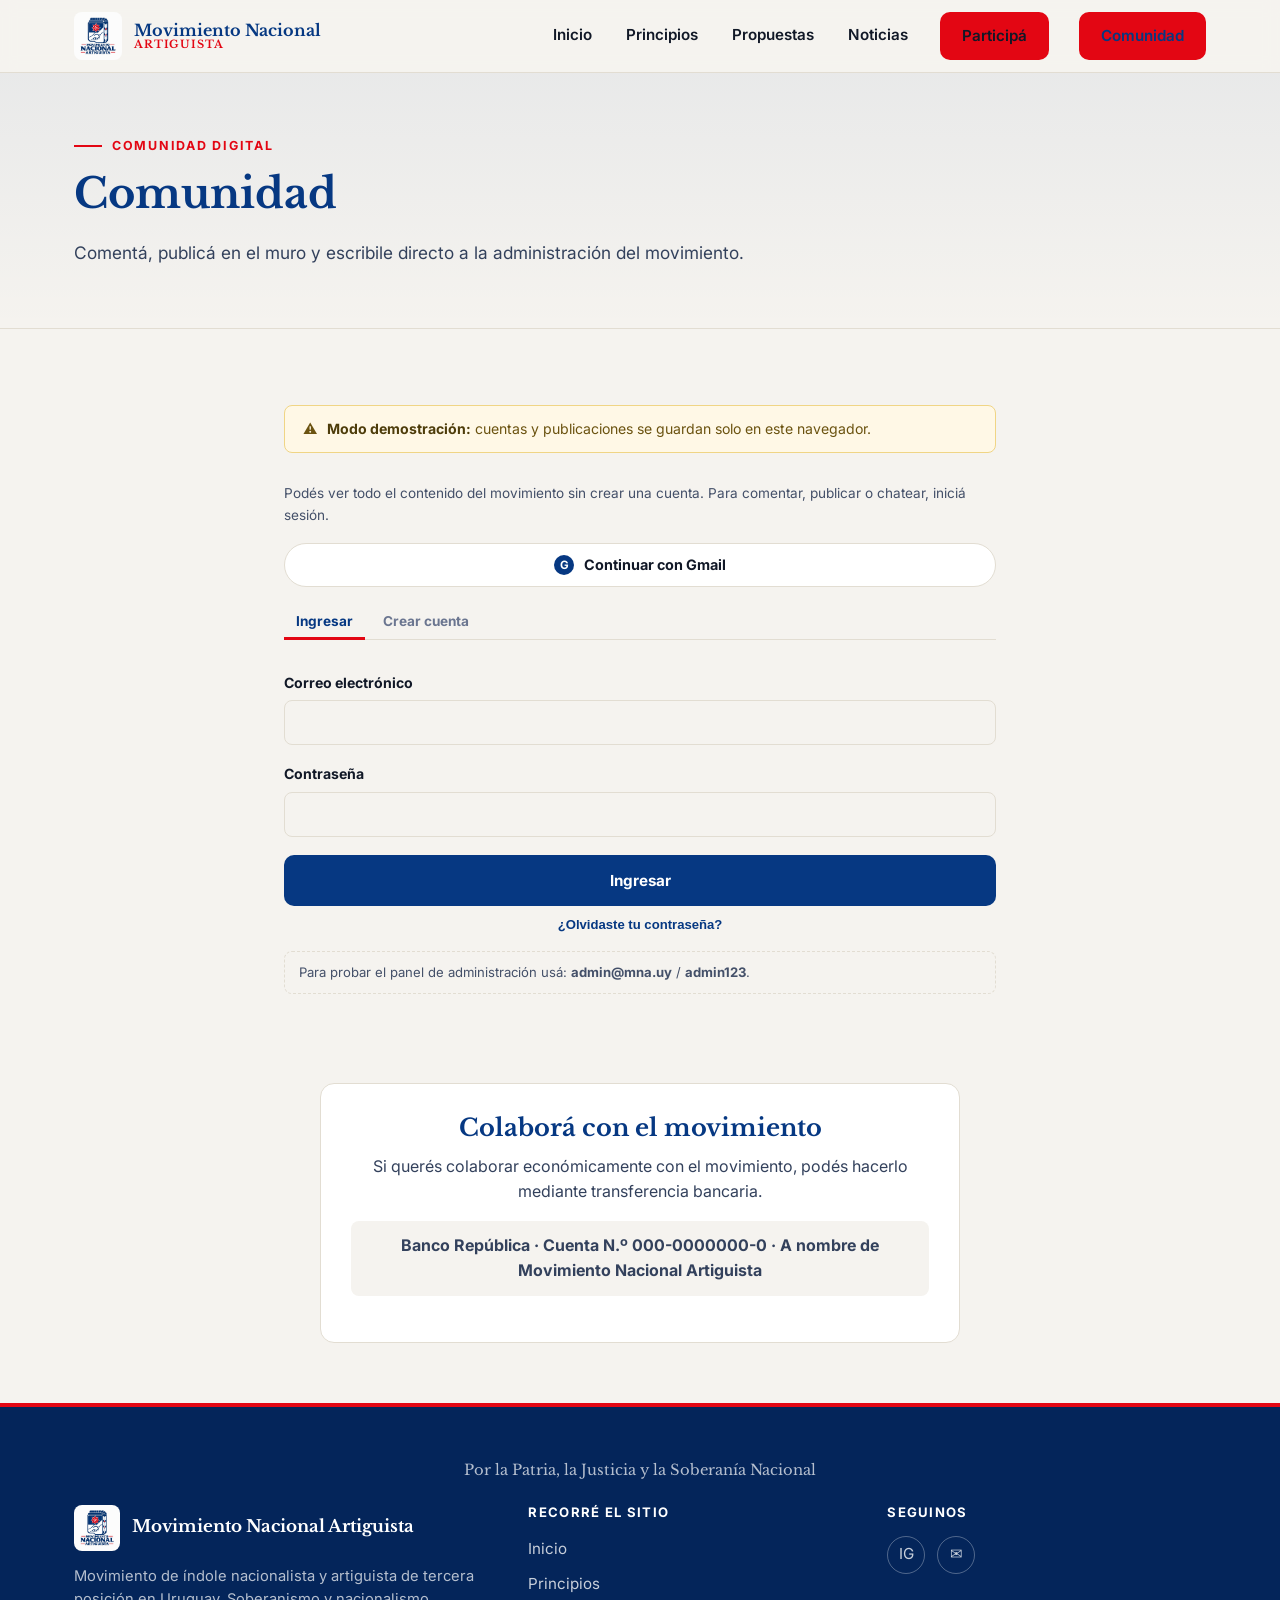
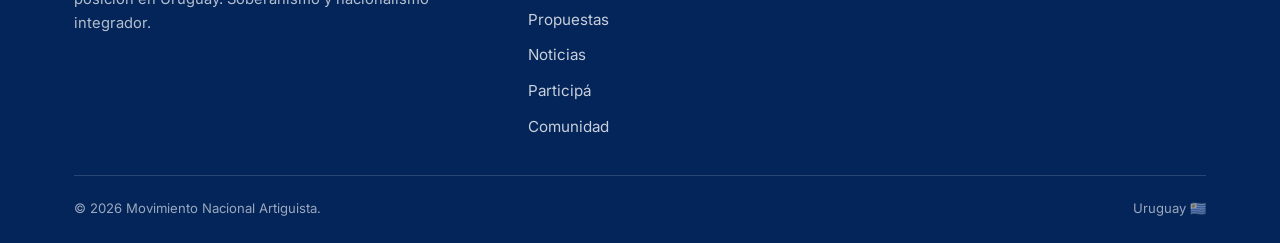
==== commit 27ffea31: "Estiliza el botón Participá del nav como botón rojo, igual que Comunidad Co-Authored-By: Claude Sonn" ====
--- a/comunidad.html
+++ b/comunidad.html
@@ -30,7 +30,7 @@
       <a href="principios.html">Principios</a>
       <a href="propuestas.html">Propuestas</a>
       <a href="noticias.html">Noticias</a>
-      <a href="participa.html">Participá</a>
+      <a href="participa.html" class="boton boton-rojo" style="padding:10px 20px;">Participá</a>
       <a href="comunidad.html" class="boton boton-rojo" style="padding:10px 20px;" aria-current="page">Comunidad</a>
     </nav>
     <button class="menu-toggle" aria-label="Abrir menú" aria-expanded="false"><span></span></button>
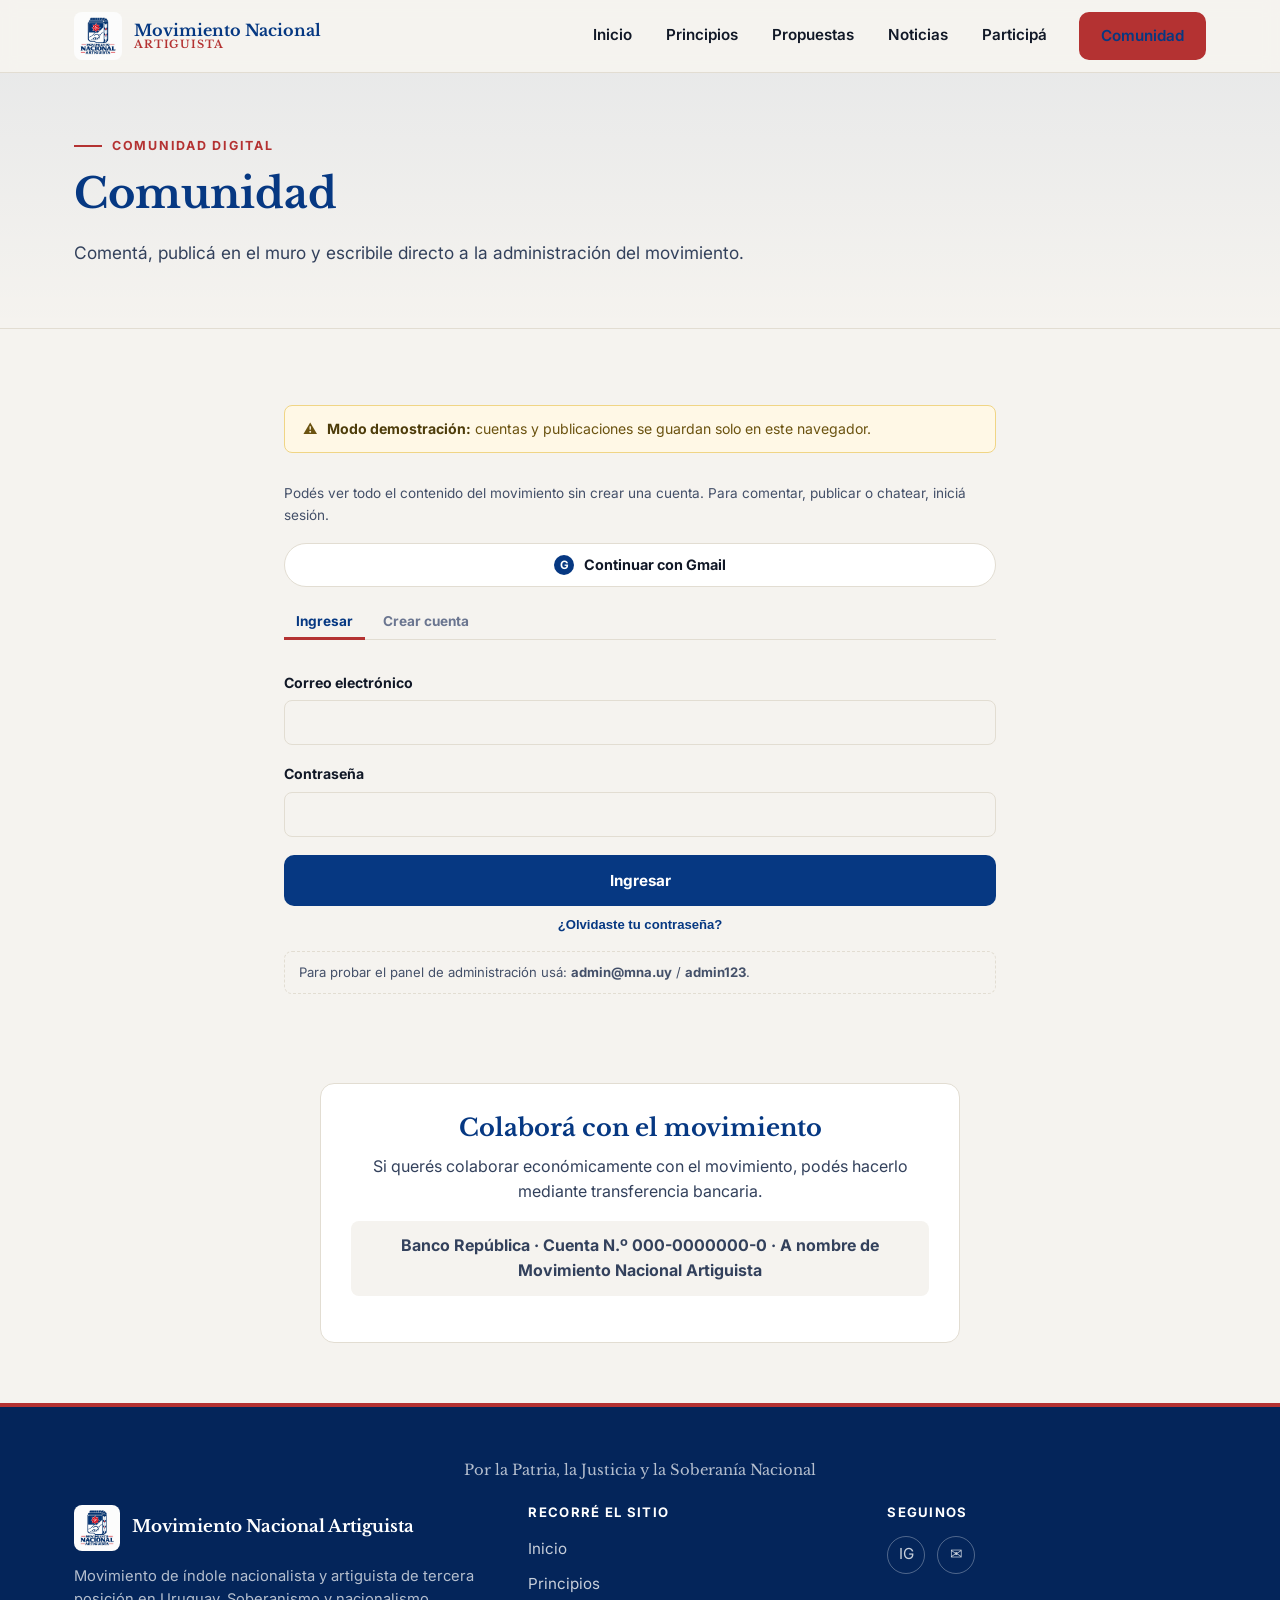
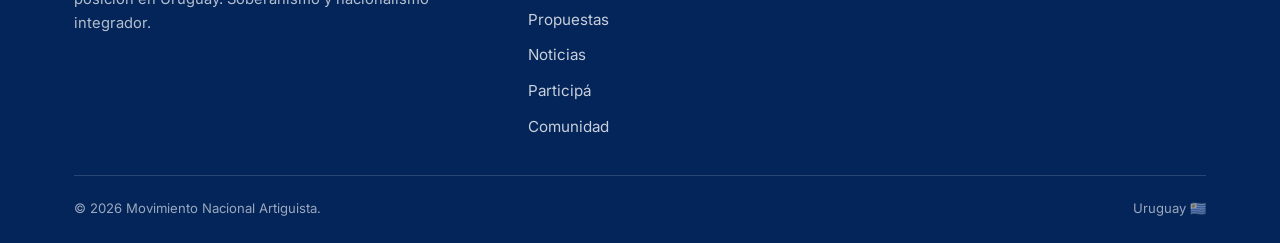
==== commit 5fadf7fe: "Revierte: Participá vuelve a ser link simple en el nav, solo Comunidad queda como botón Co-Authored-" ====
--- a/comunidad.html
+++ b/comunidad.html
@@ -30,7 +30,7 @@
       <a href="principios.html">Principios</a>
       <a href="propuestas.html">Propuestas</a>
       <a href="noticias.html">Noticias</a>
-      <a href="participa.html" class="boton boton-rojo" style="padding:10px 20px;">Participá</a>
+      <a href="participa.html">Participá</a>
       <a href="comunidad.html" class="boton boton-rojo" style="padding:10px 20px;" aria-current="page">Comunidad</a>
     </nav>
     <button class="menu-toggle" aria-label="Abrir menú" aria-expanded="false"><span></span></button>
--- a/assets/css/styles.css
+++ b/assets/css/styles.css
@@ -1,13 +1,13 @@
 /* ==========================================================================
    Movimiento Nacional Artiguista — sistema de estilos
    Paleta e identidad tomadas de la propuesta de marca (idea.png):
-   Azul #063882 · Rojo #E30613 · Fondo #F5F3EF · Texto #111827
+   Azul #063882 · Rojo #B43232 · Fondo #F5F3EF · Texto #111827
    ========================================================================== */
 
 :root {
   --azul: #063882;
   --azul-oscuro: #04255a;
-  --rojo: #e30613;
+  --rojo: #b43232;
   --crema: #f5f3ef;
   --tinta: #111827;
   --blanco: #ffffff;
@@ -95,7 +95,7 @@
 .boton-secundario { background: transparent; border-color: var(--azul); color: var(--azul); }
 .boton-secundario:hover { background: var(--azul); color: var(--blanco); }
 .boton-rojo { background: var(--rojo); color: var(--blanco); }
-.boton-rojo:hover { background: #b8050f; }
+.boton-rojo:hover { background: #902828; }
 
 /* ---------- Header ---------- */
 .encabezado {
@@ -168,7 +168,7 @@
   position: relative;
   overflow: hidden;
   background:
-    radial-gradient(1100px 500px at 85% -10%, rgba(227,6,19,.10), transparent 60%),
+    radial-gradient(1100px 500px at 85% -10%, rgba(180,50,50,.10), transparent 60%),
     var(--crema);
   border-bottom: 1px solid var(--borde);
 }
@@ -264,7 +264,7 @@
   width: 46px; height: 46px;
   display: flex; align-items: center; justify-content: center;
   border-radius: 50%;
-  background: rgba(227,6,19,.10);
+  background: rgba(180,50,50,.10);
   color: var(--rojo);
   margin-bottom: 16px;
   font-size: 1.3rem;
@@ -755,7 +755,7 @@
   border: 1px solid var(--borde); border-radius: 10px; padding: 14px;
 }
 .documento-item__icono {
-  width: 36px; height: 36px; border-radius: 8px; background: rgba(227,6,19,.10); color: var(--rojo);
+  width: 36px; height: 36px; border-radius: 8px; background: rgba(180,50,50,.10); color: var(--rojo);
   display: flex; align-items: center; justify-content: center; flex-shrink: 0; font-size: 1.1rem;
 }
 .documento-item__cuerpo { min-width: 0; flex: 1; }
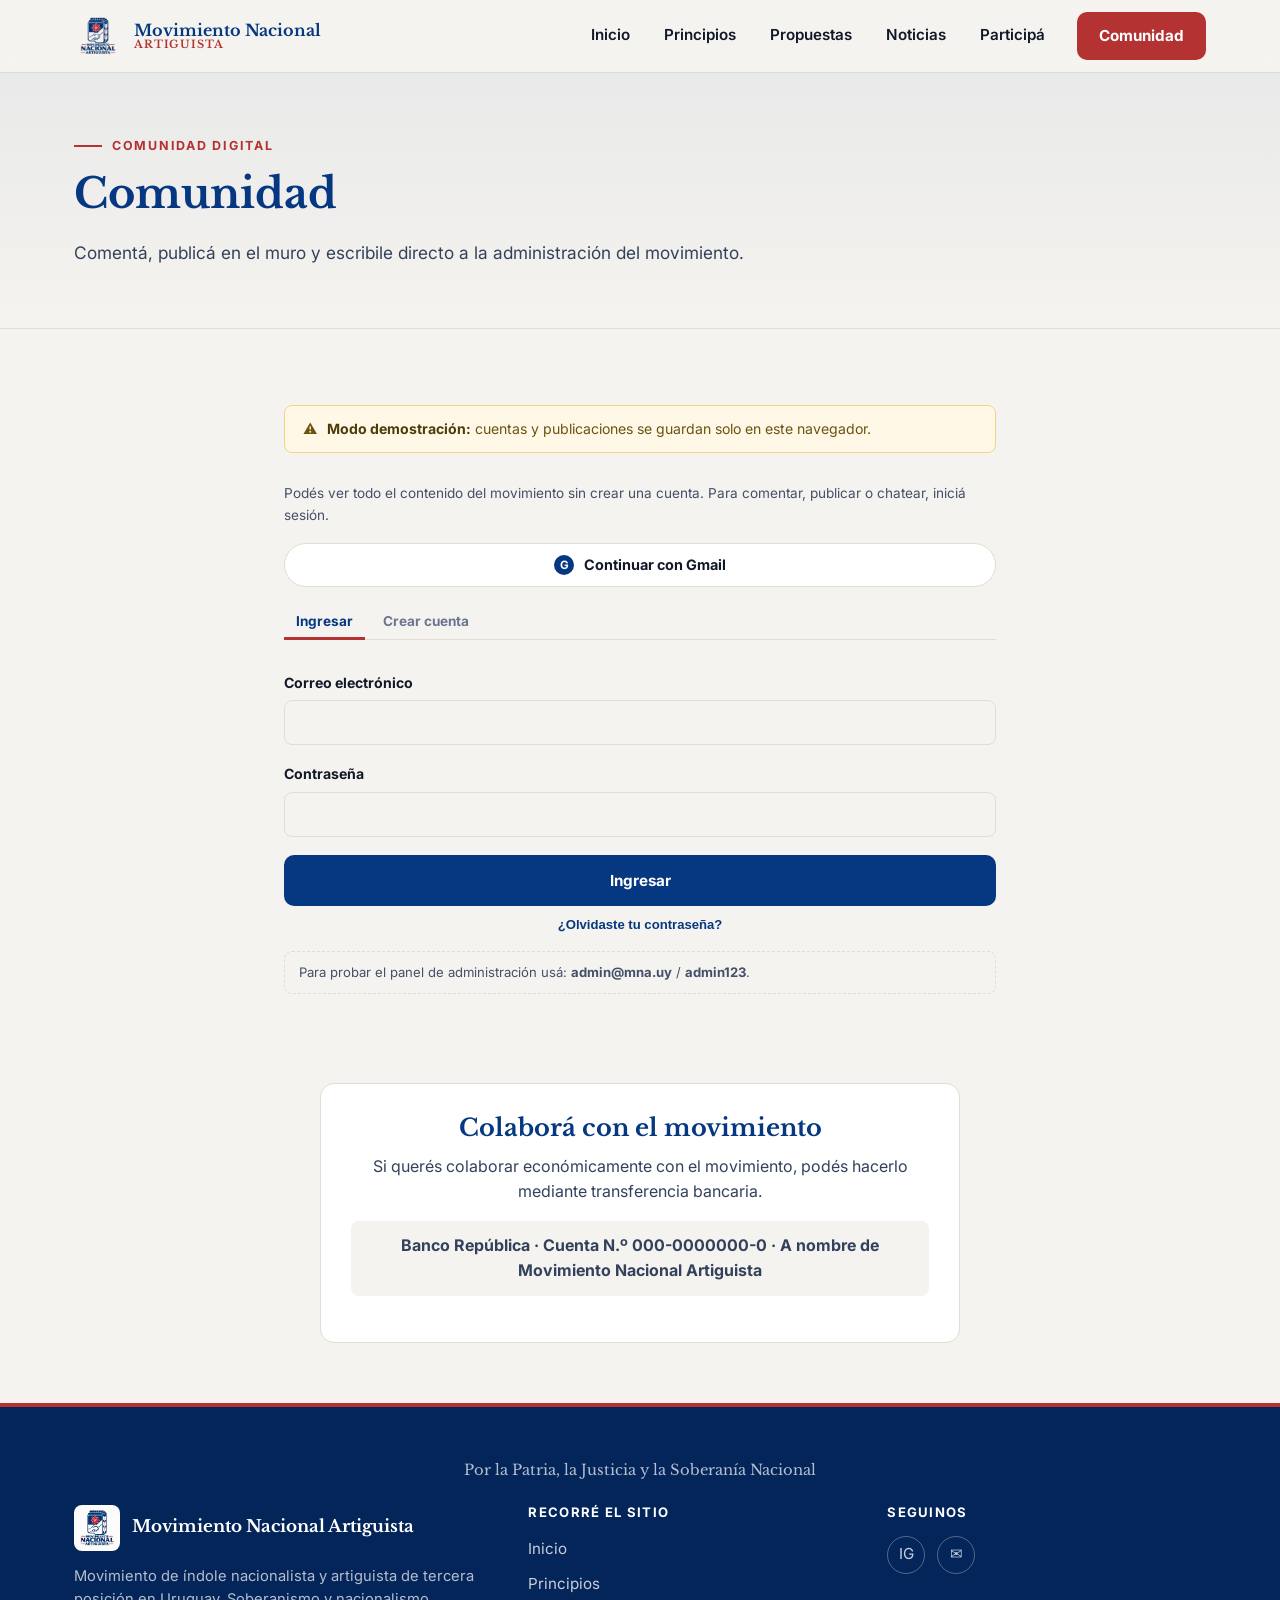
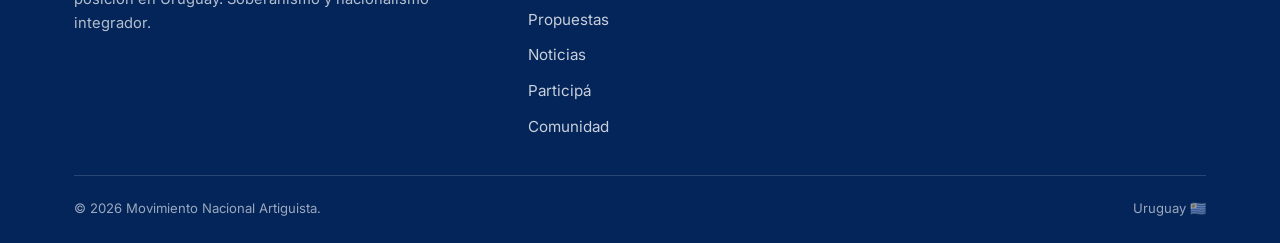
==== commit 4eaaef22: "Intercambia los logos: sin fondo en la cabecera, con fondo blanco en el titular El logo sin fondo se" ====
--- a/comunidad.html
+++ b/comunidad.html
@@ -19,7 +19,7 @@
 <header class="encabezado">
   <div class="contenedor encabezado__barra">
     <a href="index.html" class="marca">
-      <img src="assets/img/logo.jpg" alt="Escudo del Movimiento Nacional Artiguista">
+      <img src="assets/img/logo-sin-fondo.png" alt="Escudo del Movimiento Nacional Artiguista">
       <span class="marca__texto">
         <strong>Movimiento Nacional</strong>
         <span>ARTIGUISTA</span>
--- a/assets/css/styles.css
+++ b/assets/css/styles.css
@@ -138,6 +138,13 @@
   color: var(--azul);
   border-color: var(--rojo);
 }
+.nav-principal a.boton-rojo,
+.nav-principal a.boton-rojo:hover,
+.nav-principal a.boton-rojo[aria-current="page"] {
+  color: var(--blanco);
+  font-weight: 700;
+  border-color: transparent;
+}
 
 .menu-toggle {
   display: none;
@@ -225,6 +232,27 @@
 /* ---------- Secciones genéricas ---------- */
 .seccion { padding: 76px 24px; }
 .seccion--alterna { background: var(--blanco); border-top: 1px solid var(--borde); border-bottom: 1px solid var(--borde); }
+
+.seccion--video { position: relative; overflow: hidden; }
+.seccion__video-fondo {
+  position: absolute; inset: 0; width: 100%; height: 100%;
+  object-fit: cover; z-index: 0;
+}
+.seccion__video-capa { position: absolute; inset: 0; background: rgba(6,10,20,.55); z-index: 1; }
+.seccion--video > .contenedor { position: relative; z-index: 2; }
+.seccion--video .seccion__cabecera p.eyebrow { color: #fff; }
+.seccion--video .seccion__cabecera p.eyebrow::before { background: #fff; }
+.seccion--video .seccion__cabecera h2 { color: #fff; }
+.hero--video .seccion__video-fondo { inset: 0 0 auto 0; height: 150%; object-position: center top; }
+.hero__logo { display: flex; align-items: center; justify-content: center; }
+.hero__logo img { width: min(100%, 380px); border-radius: 14px; }
+.hero--video > .contenedor { position: relative; z-index: 2; }
+.hero--video .eyebrow { color: #fff; }
+.hero--video .eyebrow::before { background: #fff; }
+.hero--video h1,
+.hero--video .hero__lead { color: #fff; }
+.hero--video .boton-secundario { border-color: #fff; color: #fff; }
+.hero--video .boton-secundario:hover { background: #fff; color: var(--azul); }
 .seccion__cabecera { max-width: 720px; margin-bottom: 44px; }
 .seccion__cabecera p { color: #33415c; font-size: 1.05rem; }
 
